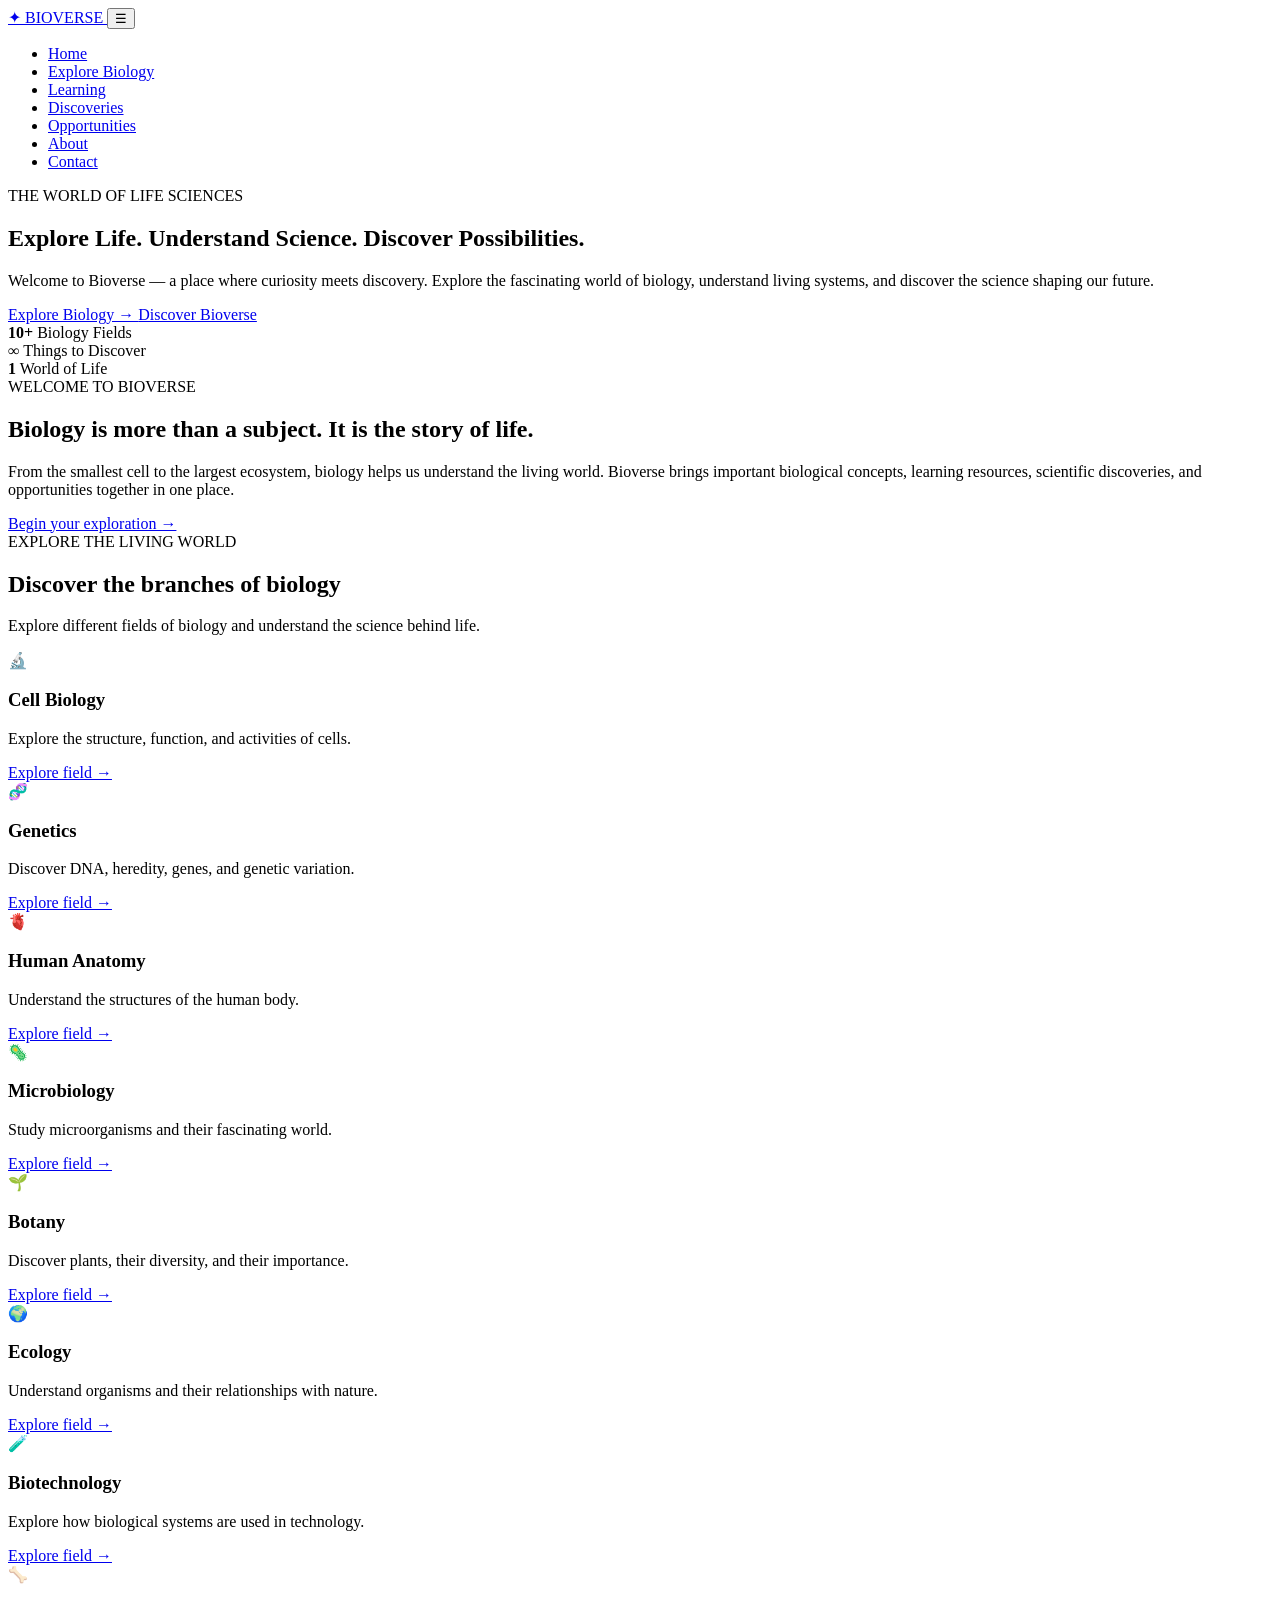
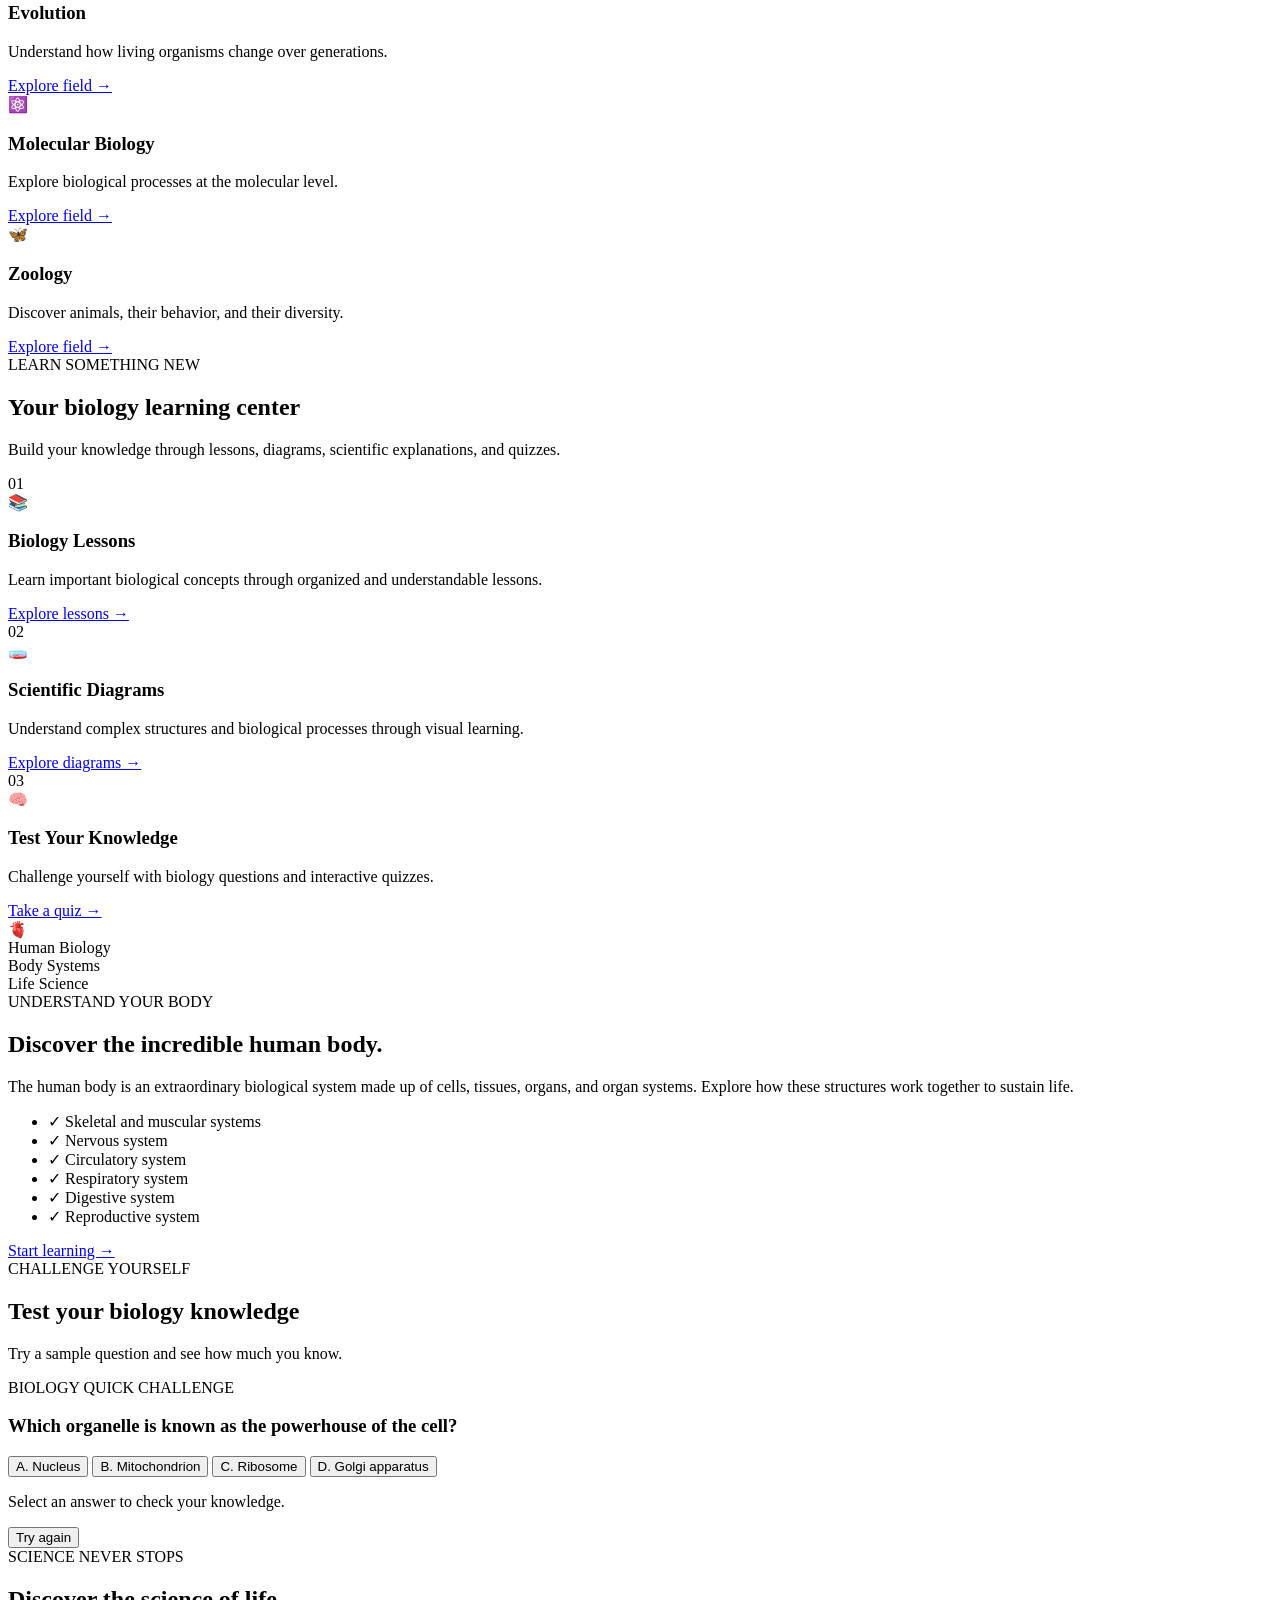
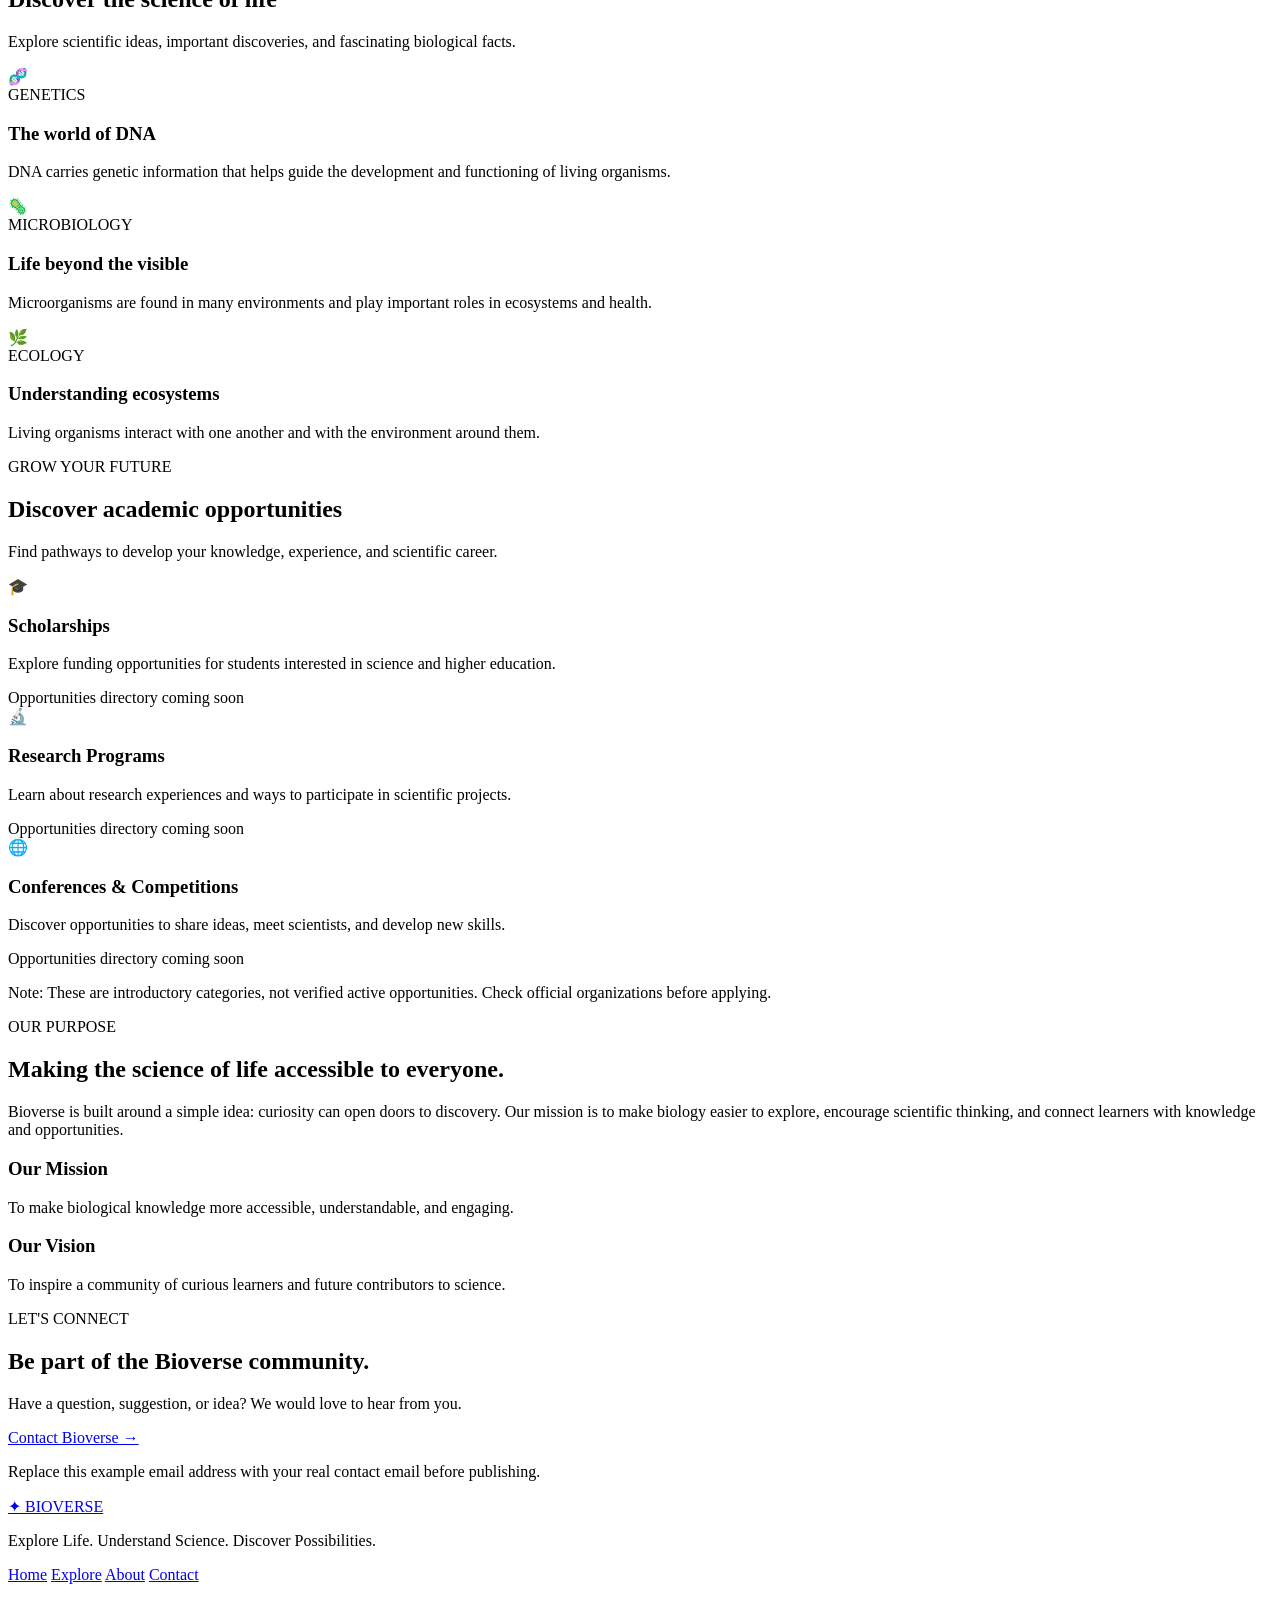
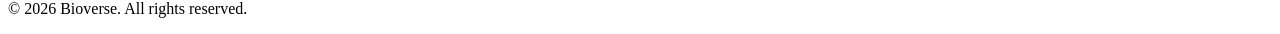
==== index.html @ e6e1a6a6 "Add initial HTML structure for Bioverse website This is the initial commit for the Bioverse website," ====
<!DOCTYPE html>
<html lang="en">
<head>
    <meta charset="UTF-8">
    <meta name="viewport" content="width=device-width, initial-scale=1.0">

    <meta name="description" content="Bioverse is a platform for exploring biology, learning life sciences, discovering scientific research, and finding academic opportunities.">
    <meta name="keywords" content="biology, science, anatomy, genetics, microbiology, biotechnology, education">
    <meta name="author" content="Bioverse">

    <title>Bioverse | Explore Life. Discover Possibilities.</title>

    <link rel="stylesheet" href="style.css">
    <script src="script.js" defer></script>
</head>

<body>

    <!-- NAVIGATION -->
    <header class="header">
        <nav class="navbar container">

            <a href="#home" class="logo">
                <span class="logo-icon">✦</span>
                BIOVERSE
            </a>

            <button class="menu-toggle" id="menuToggle"
                aria-label="Open navigation menu" aria-expanded="false">
                ☰
            </button>

            <ul class="nav-links" id="navLinks">
                <li><a href="#home">Home</a></li>
                <li><a href="#explore">Explore Biology</a></li>
                <li><a href="#learning">Learning</a></li>
                <li><a href="#discoveries">Discoveries</a></li>
                <li><a href="#opportunities">Opportunities</a></li>
                <li><a href="#about">About</a></li>
                <li><a href="#contact" class="nav-button">Contact</a></li>
            </ul>

        </nav>
    </header>


    <main>

        <!-- HERO SECTION -->
        <section class="hero" id="home">
            <div class="hero-content container">

                <span class="eyebrow">THE WORLD OF LIFE SCIENCES</span>

                <h1>
                    Explore Life.
                    <span>Understand Science.</span>
                    Discover Possibilities.
                </h1>

                <p>
                    Welcome to Bioverse — a place where curiosity meets
                    discovery. Explore the fascinating world of biology,
                    understand living systems, and discover the science
                    shaping our future.
                </p>

                <div class="hero-buttons">
                    <a href="#explore" class="btn btn-primary">
                        Explore Biology →
                    </a>

                    <a href="#about" class="btn btn-outline">
                        Discover Bioverse
                    </a>
                </div>

                <div class="hero-stats">
                    <div>
                        <strong>10+</strong>
                        <span>Biology Fields</span>
                    </div>

                    <div>
                        <strong>∞</strong>
                        <span>Things to Discover</span>
                    </div>

                    <div>
                        <strong>1</strong>
                        <span>World of Life</span>
                    </div>
                </div>

            </div>

            <div class="hero-decoration decoration-one"></div>
            <div class="hero-decoration decoration-two"></div>
        </section>


        <!-- INTRODUCTION -->
        <section class="intro section-padding">
            <div class="container intro-grid">

                <div>
                    <span class="eyebrow">WELCOME TO BIOVERSE</span>

                    <h2>
                        Biology is more than a subject.
                        <span>It is the story of life.</span>
                    </h2>
                </div>

                <div>
                    <p>
                        From the smallest cell to the largest ecosystem,
                        biology helps us understand the living world.
                        Bioverse brings important biological concepts,
                        learning resources, scientific discoveries, and
                        opportunities together in one place.
                    </p>

                    <a href="#explore" class="text-link">
                        Begin your exploration →
                    </a>
                </div>

            </div>
        </section>


        <!-- EXPLORE BIOLOGY -->
        <section class="explore section-padding" id="explore">
            <div class="container">

                <div class="section-heading">
                    <span class="eyebrow">EXPLORE THE LIVING WORLD</span>
                    <h2>Discover the branches of biology</h2>
                    <p>
                        Explore different fields of biology and understand
                        the science behind life.
                    </p>
                </div>

                <div class="category-grid">

                    <article class="category-card">
                        <div class="card-icon">🔬</div>
                        <h3>Cell Biology</h3>
                        <p>Explore the structure, function, and activities of cells.</p>
                        <a href="#learning">Explore field →</a>
                    </article>

                    <article class="category-card">
                        <div class="card-icon">🧬</div>
                        <h3>Genetics</h3>
                        <p>Discover DNA, heredity, genes, and genetic variation.</p>
                        <a href="#learning">Explore field →</a>
                    </article>

                    <article class="category-card">
                        <div class="card-icon">🫀</div>
                        <h3>Human Anatomy</h3>
                        <p>Understand the structures of the human body.</p>
                        <a href="#anatomy">Explore field →</a>
                    </article>

                    <article class="category-card">
                        <div class="card-icon">🦠</div>
                        <h3>Microbiology</h3>
                        <p>Study microorganisms and their fascinating world.</p>
                        <a href="#learning">Explore field →</a>
                    </article>

                    <article class="category-card">
                        <div class="card-icon">🌱</div>
                        <h3>Botany</h3>
                        <p>Discover plants, their diversity, and their importance.</p>
                        <a href="#learning">Explore field →</a>
                    </article>

                    <article class="category-card">
                        <div class="card-icon">🌍</div>
                        <h3>Ecology</h3>
                        <p>Understand organisms and their relationships with nature.</p>
                        <a href="#learning">Explore field →</a>
                    </article>

                    <article class="category-card">
                        <div class="card-icon">🧪</div>
                        <h3>Biotechnology</h3>
                        <p>Explore how biological systems are used in technology.</p>
                        <a href="#learning">Explore field →</a>
                    </article>

                    <article class="category-card">
                        <div class="card-icon">🦴</div>
                        <h3>Evolution</h3>
                        <p>Understand how living organisms change over generations.</p>
                        <a href="#learning">Explore field →</a>
                    </article>

                    <article class="category-card">
                        <div class="card-icon">⚛️</div>
                        <h3>Molecular Biology</h3>
                        <p>Explore biological processes at the molecular level.</p>
                        <a href="#learning">Explore field →</a>
                    </article>

                    <article class="category-card">
                        <div class="card-icon">🦋</div>
                        <h3>Zoology</h3>
                        <p>Discover animals, their behavior, and their diversity.</p>
                        <a href="#learning">Explore field →</a>
                    </article>

                </div>
            </div>
        </section>


        <!-- LEARNING CENTER -->
        <section class="learning section-padding" id="learning">
            <div class="container">

                <div class="section-heading">
                    <span class="eyebrow">LEARN SOMETHING NEW</span>
                    <h2>Your biology learning center</h2>
                    <p>
                        Build your knowledge through lessons, diagrams,
                        scientific explanations, and quizzes.
                    </p>
                </div>

                <div class="learning-grid">

                    <article class="learning-card">
                        <span class="learning-number">01</span>
                        <div class="card-icon">📚</div>
                        <h3>Biology Lessons</h3>
                        <p>
                            Learn important biological concepts through
                            organized and understandable lessons.
                        </p>
                        <a href="#contact">Explore lessons →</a>
                    </article>

                    <article class="learning-card">
                        <span class="learning-number">02</span>
                        <div class="card-icon">🧫</div>
                        <h3>Scientific Diagrams</h3>
                        <p>
                            Understand complex structures and biological
                            processes through visual learning.
                        </p>
                        <a href="#anatomy">Explore diagrams →</a>
                    </article>

                    <article class="learning-card">
                        <span class="learning-number">03</span>
                        <div class="card-icon">🧠</div>
                        <h3>Test Your Knowledge</h3>
                        <p>
                            Challenge yourself with biology questions
                            and interactive quizzes.
                        </p>
                        <a href="#quiz">Take a quiz →</a>
                    </article>

                </div>
            </div>
        </section>


        <!-- ANATOMY SECTION -->
        <section class="anatomy section-padding" id="anatomy">
            <div class="container anatomy-grid">

                <div class="anatomy-visual">
                    <div class="anatomy-circle">
                        <span>🫀</span>
                    </div>
                    <div class="anatomy-label label-one">Human Biology</div>
                    <div class="anatomy-label label-two">Body Systems</div>
                    <div class="anatomy-label label-three">Life Science</div>
                </div>

                <div class="anatomy-content">
                    <span class="eyebrow">UNDERSTAND YOUR BODY</span>

                    <h2>
                        Discover the incredible
                        <span>human body.</span>
                    </h2>

                    <p>
                        The human body is an extraordinary biological system
                        made up of cells, tissues, organs, and organ systems.
                        Explore how these structures work together to sustain life.
                    </p>

                    <ul class="anatomy-list">
                        <li>✓ Skeletal and muscular systems</li>
                        <li>✓ Nervous system</li>
                        <li>✓ Circulatory system</li>
                        <li>✓ Respiratory system</li>
                        <li>✓ Digestive system</li>
                        <li>✓ Reproductive system</li>
                    </ul>

                    <a href="#learning" class="btn btn-primary">
                        Start learning →
                    </a>
                </div>

            </div>
        </section>


        <!-- QUIZ SECTION -->
        <section class="quiz-section section-padding" id="quiz">
            <div class="container">

                <div class="section-heading">
                    <span class="eyebrow">CHALLENGE YOURSELF</span>
                    <h2>Test your biology knowledge</h2>
                    <p>
                        Try a sample question and see how much you know.
                    </p>
                </div>

                <div class="quiz-box">

                    <span class="quiz-label">BIOLOGY QUICK CHALLENGE</span>

                    <h3 id="quizQuestion">
                        Which organelle is known as the powerhouse of the cell?
                    </h3>

                    <div class="quiz-options" id="quizOptions">

                        <button class="quiz-option" data-answer="false">
                            A. Nucleus
                        </button>

                        <button class="quiz-option" data-answer="true">
                            B. Mitochondrion
                        </button>

                        <button class="quiz-option" data-answer="false">
                            C. Ribosome
                        </button>

                        <button class="quiz-option" data-answer="false">
                            D. Golgi apparatus
                        </button>

                    </div>

                    <p id="quizFeedback" class="quiz-feedback" aria-live="polite">
                        Select an answer to check your knowledge.
                    </p>

                    <button class="btn btn-primary" id="quizReset">
                        Try again
                    </button>

                </div>
            </div>
        </section>


        <!-- DISCOVERIES -->
        <section class="discoveries section-padding" id="discoveries">
            <div class="container">

                <div class="section-heading">
                    <span class="eyebrow">SCIENCE NEVER STOPS</span>
                    <h2>Discover the science of life</h2>
                    <p>
                        Explore scientific ideas, important discoveries,
                        and fascinating biological facts.
                    </p>
                </div>

                <div class="discovery-grid">

                    <article class="discovery-card">
                        <div class="discovery-icon">🧬</div>
                        <span class="eyebrow">GENETICS</span>
                        <h3>The world of DNA</h3>
                        <p>
                            DNA carries genetic information that helps
                            guide the development and functioning of living organisms.
                        </p>
                    </article>

                    <article class="discovery-card">
                        <div class="discovery-icon">🦠</div>
                        <span class="eyebrow">MICROBIOLOGY</span>
                        <h3>Life beyond the visible</h3>
                        <p>
                            Microorganisms are found in many environments
                            and play important roles in ecosystems and health.
                        </p>
                    </article>

                    <article class="discovery-card">
                        <div class="discovery-icon">🌿</div>
                        <span class="eyebrow">ECOLOGY</span>
                        <h3>Understanding ecosystems</h3>
                        <p>
                            Living organisms interact with one another
                            and with the environment around them.
                        </p>
                    </article>

                </div>
            </div>
        </section>


        <!-- OPPORTUNITIES -->
        <section class="opportunities section-padding" id="opportunities">
            <div class="container">

                <div class="section-heading">
                    <span class="eyebrow">GROW YOUR FUTURE</span>
                    <h2>Discover academic opportunities</h2>
                    <p>
                        Find pathways to develop your knowledge,
                        experience, and scientific career.
                    </p>
                </div>

                <div class="opportunity-grid">

                    <article class="opportunity-card">
                        <div class="card-icon">🎓</div>
                        <h3>Scholarships</h3>
                        <p>
                            Explore funding opportunities for students
                            interested in science and higher education.
                        </p>
                        <span class="sample-label">
                            Opportunities directory coming soon
                        </span>
                    </article>

                    <article class="opportunity-card">
                        <div class="card-icon">🔬</div>
                        <h3>Research Programs</h3>
                        <p>
                            Learn about research experiences and ways
                            to participate in scientific projects.
                        </p>
                        <span class="sample-label">
                            Opportunities directory coming soon
                        </span>
                    </article>

                    <article class="opportunity-card">
                        <div class="card-icon">🌐</div>
                        <h3>Conferences & Competitions</h3>
                        <p>
                            Discover opportunities to share ideas,
                            meet scientists, and develop new skills.
                        </p>
                        <span class="sample-label">
                            Opportunities directory coming soon
                        </span>
                    </article>

                </div>

                <p class="opportunity-note">
                    Note: These are introductory categories, not verified
                    active opportunities. Check official organizations
                    before applying.
                </p>

            </div>
        </section>


        <!-- ABOUT -->
        <section class="about section-padding" id="about">
            <div class="container about-content">

                <span class="eyebrow">OUR PURPOSE</span>

                <h2>
                    Making the science of life
                    <span>accessible to everyone.</span>
                </h2>

                <p>
                    Bioverse is built around a simple idea: curiosity can
                    open doors to discovery. Our mission is to make biology
                    easier to explore, encourage scientific thinking,
                    and connect learners with knowledge and opportunities.
                </p>

                <div class="mission-grid">

                    <div>
                        <h3>Our Mission</h3>
                        <p>
                            To make biological knowledge more accessible,
                            understandable, and engaging.
                        </p>
                    </div>

                    <div>
                        <h3>Our Vision</h3>
                        <p>
                            To inspire a community of curious learners
                            and future contributors to science.
                        </p>
                    </div>

                </div>
            </div>
        </section>


        <!-- CONTACT -->
        <section class="contact section-padding" id="contact">
            <div class="container contact-content">

                <span class="eyebrow">LET'S CONNECT</span>

                <h2>Be part of the Bioverse community.</h2>

                <p>
                    Have a question, suggestion, or idea?
                    We would love to hear from you.
                </p>

                <a href="mailto:bioverse.contact@gmail.com"
                    class="btn btn-primary">
                    Contact Bioverse →
                </a>

                <p class="contact-note">
                    Replace this example email address with your real
                    contact email before publishing.
                </p>

            </div>
        </section>

    </main>


    <!-- FOOTER -->
    <footer class="footer">
        <div class="container footer-content">

            <a href="#home" class="logo">
                <span class="logo-icon">✦</span>
                BIOVERSE
            </a>

            <p>
                Explore Life. Understand Science. Discover Possibilities.
            </p>

            <div class="footer-links">
                <a href="#home">Home</a>
                <a href="#explore">Explore</a>
                <a href="#about">About</a>
                <a href="#contact">Contact</a>
            </div>

            <p class="copyright">
                © <span id="currentYear">2026</span> Bioverse.
                All rights reserved.
            </p>

        </div>
    </footer>

</body>
</html>
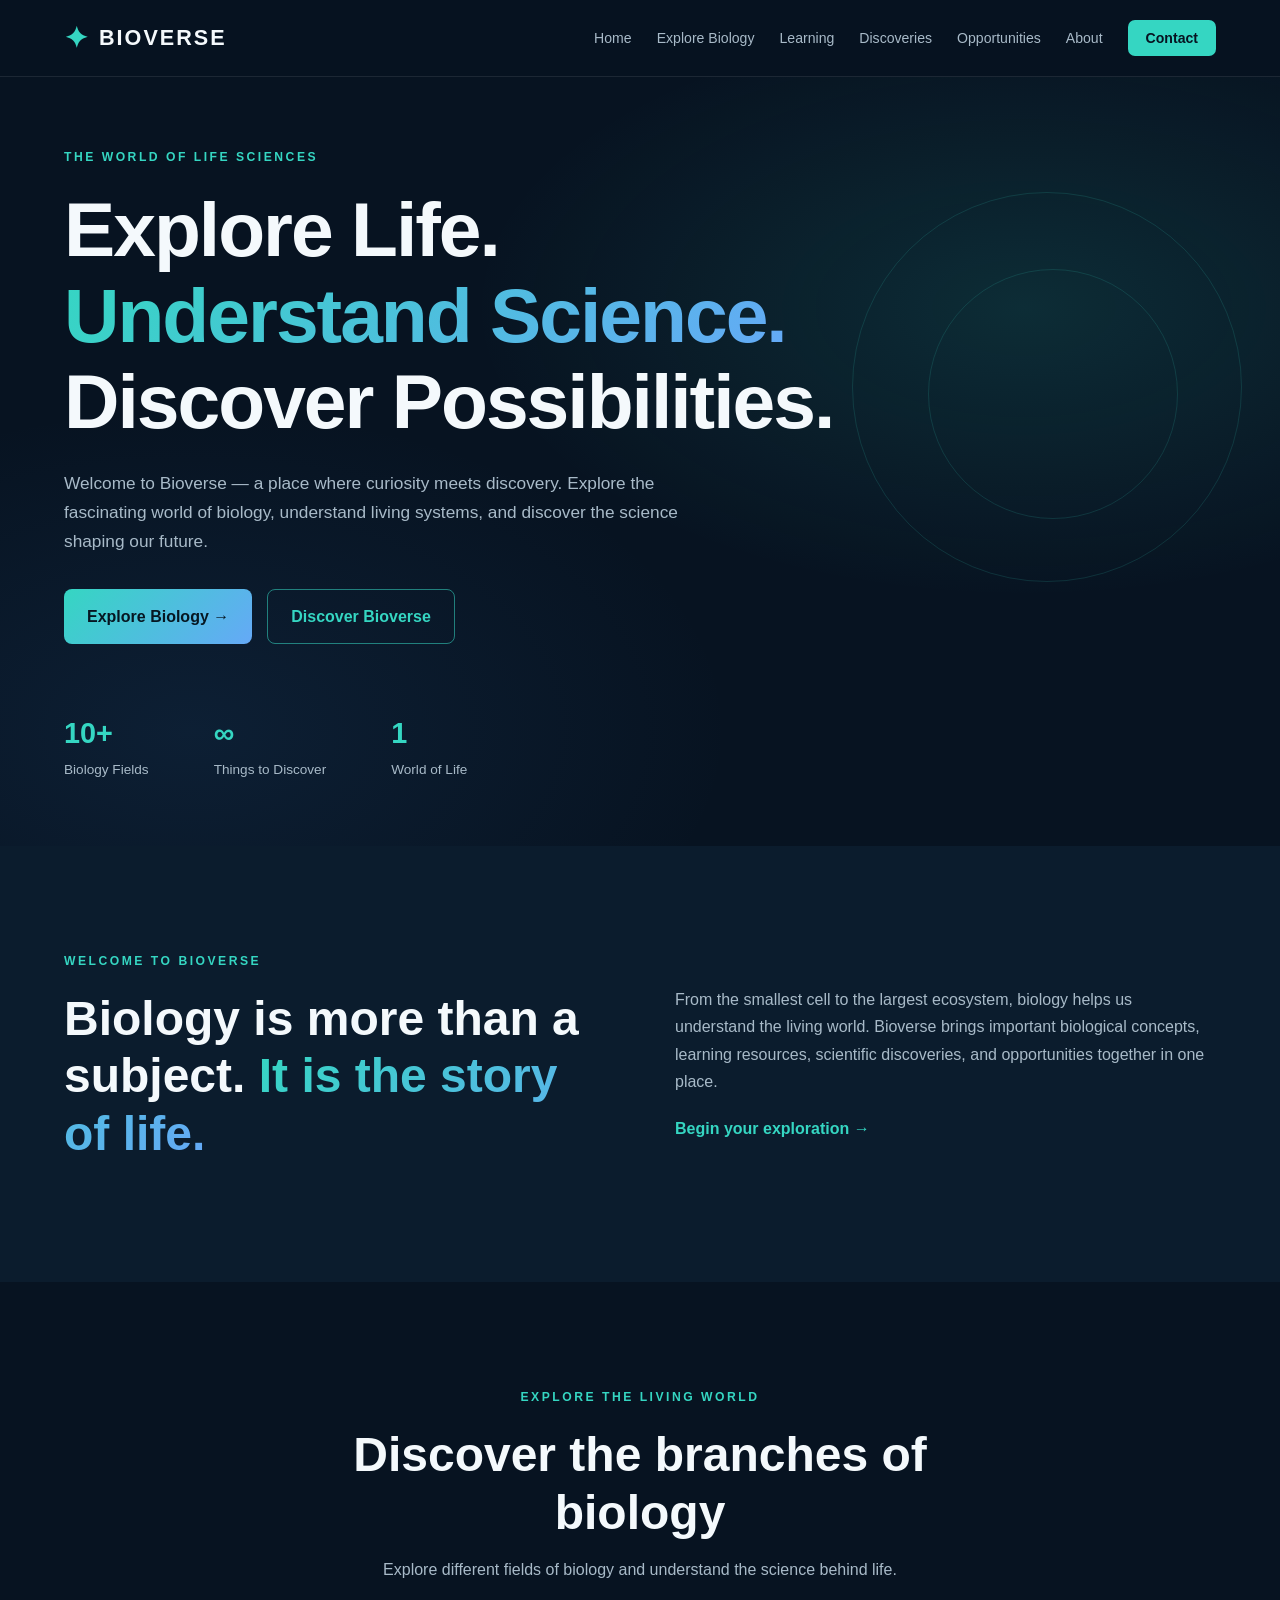
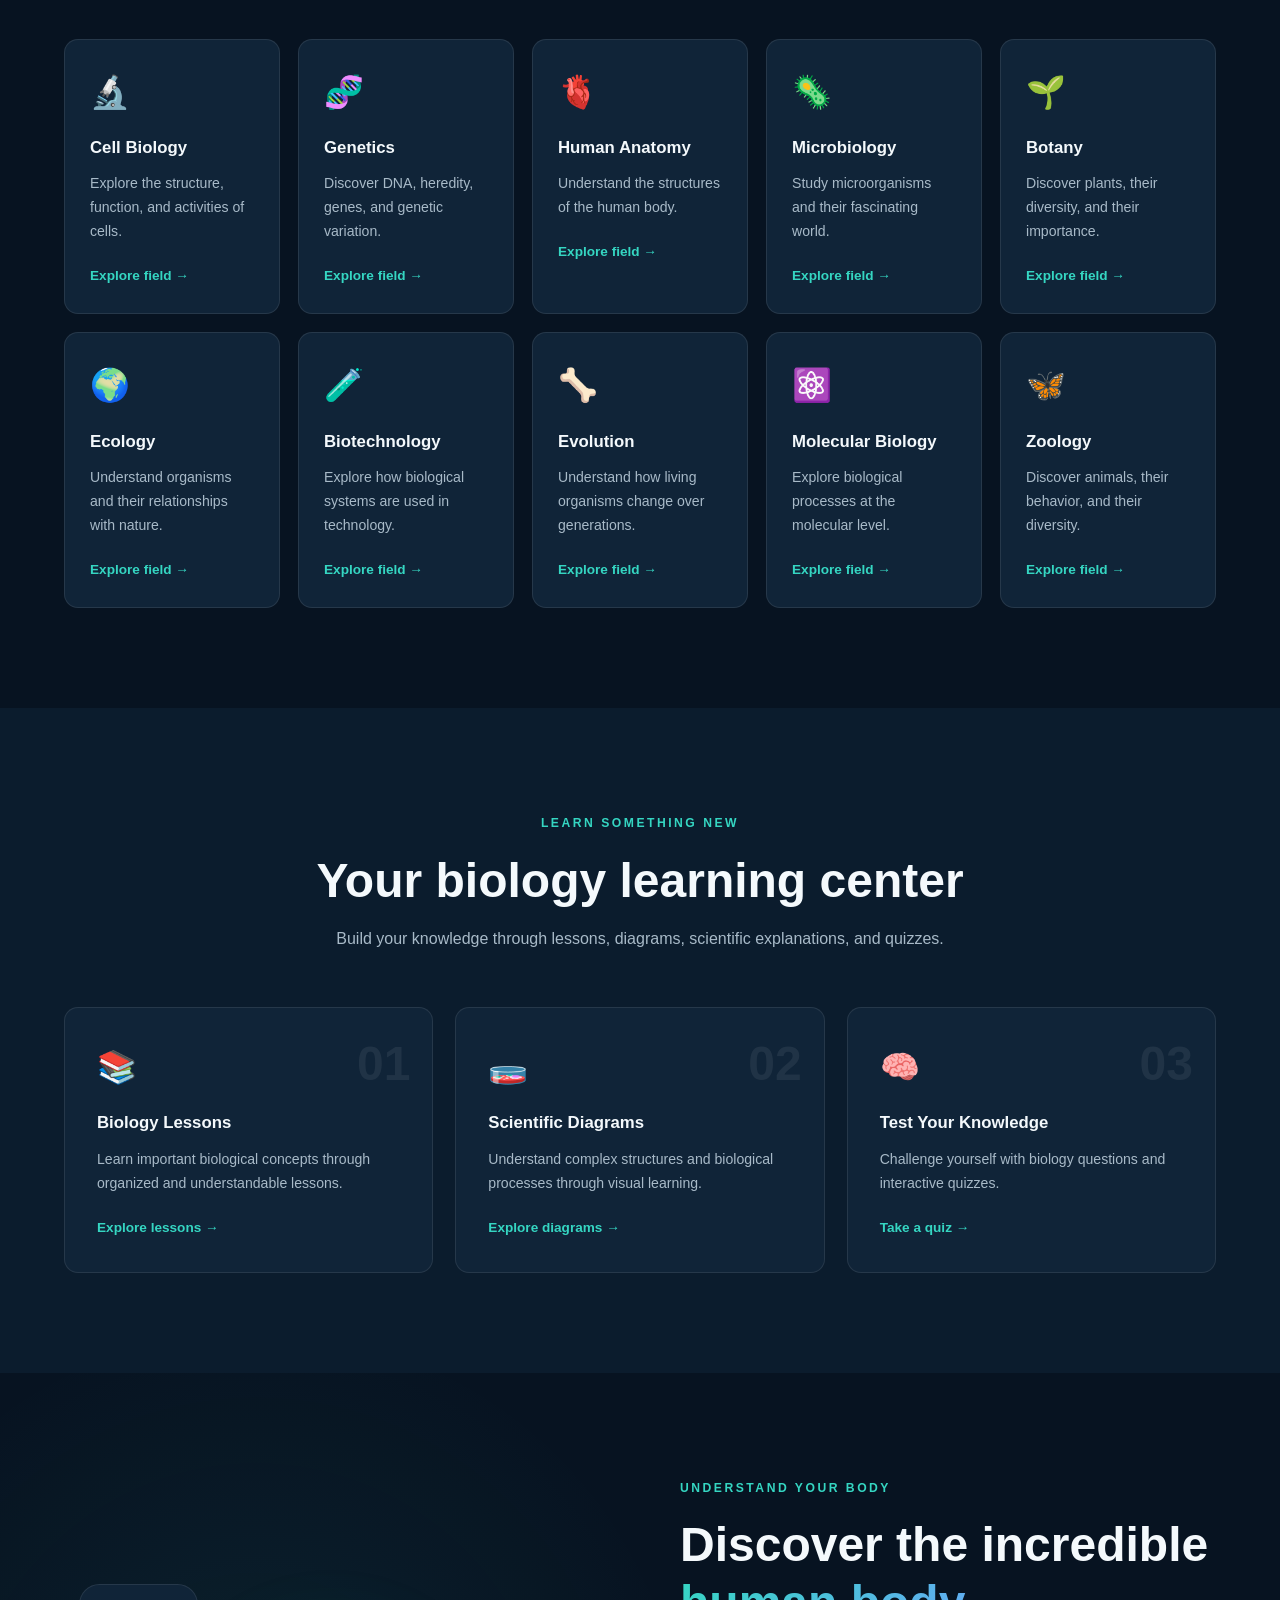
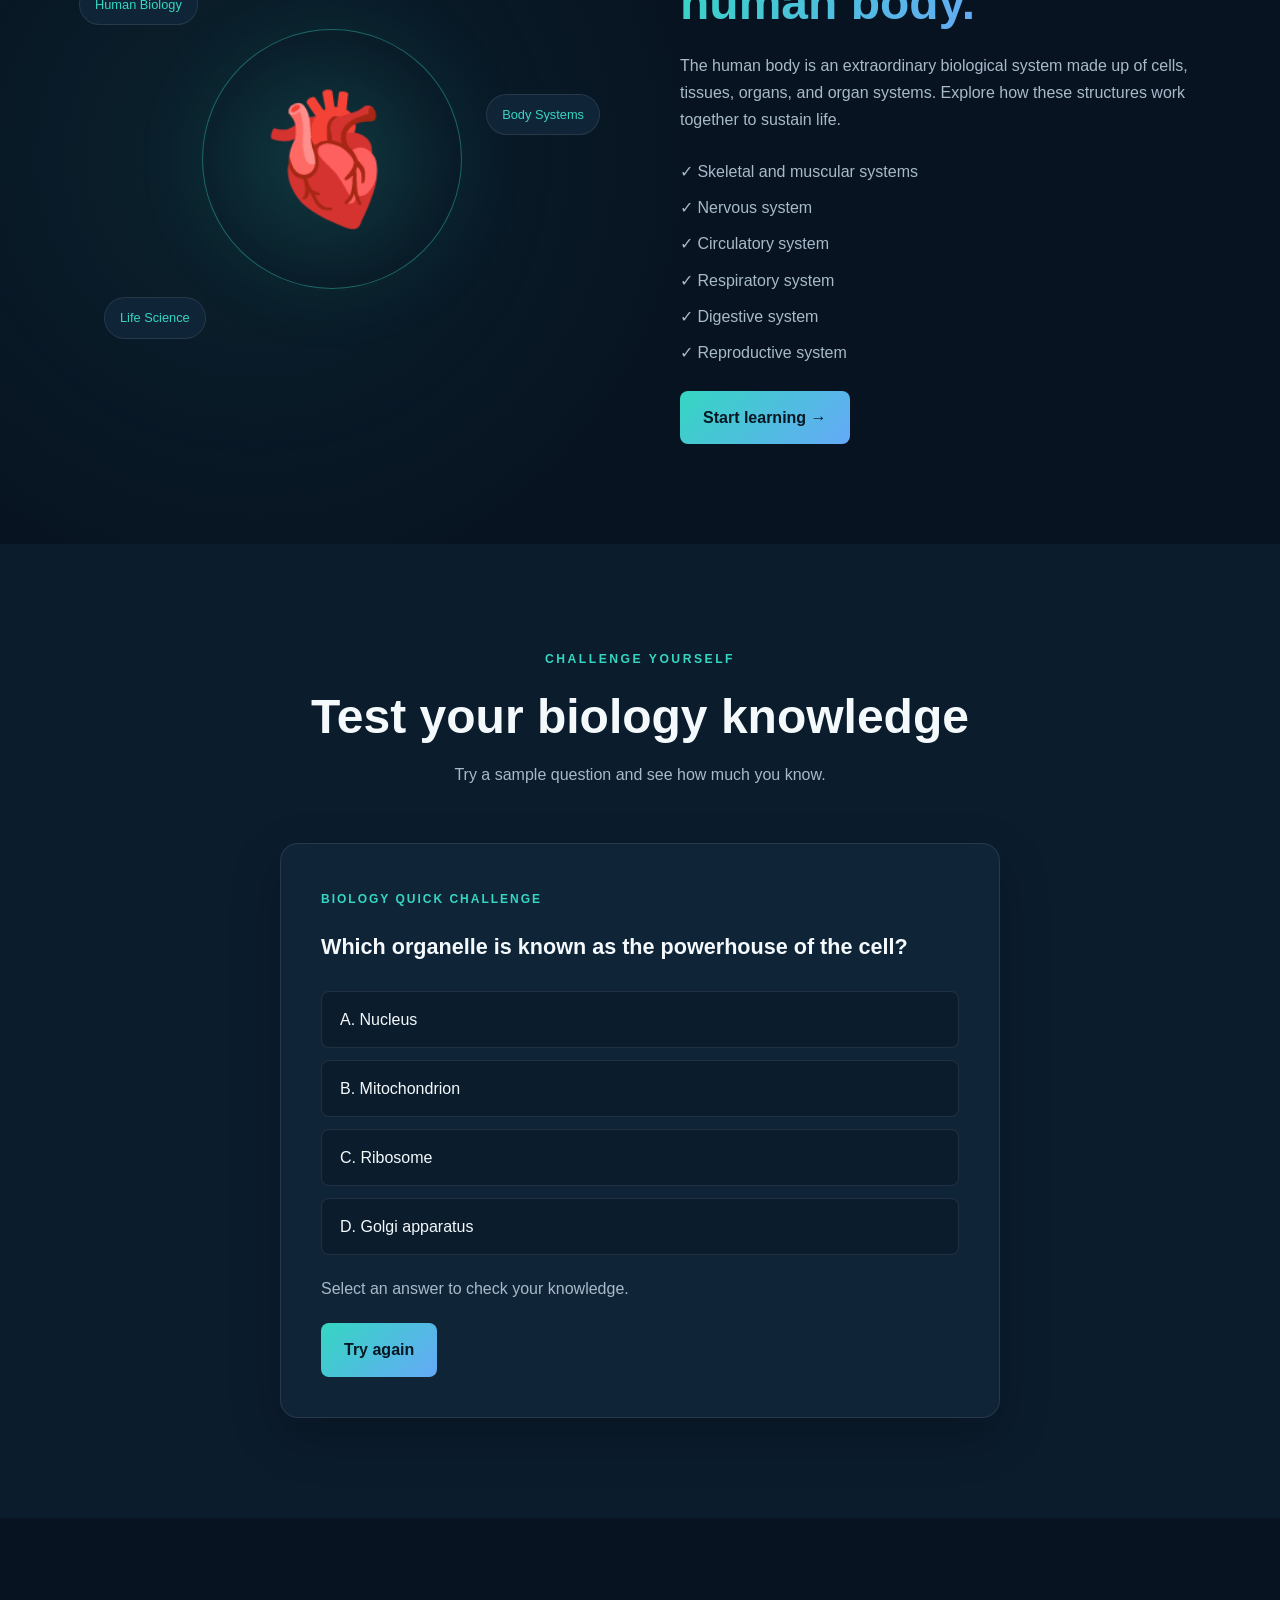
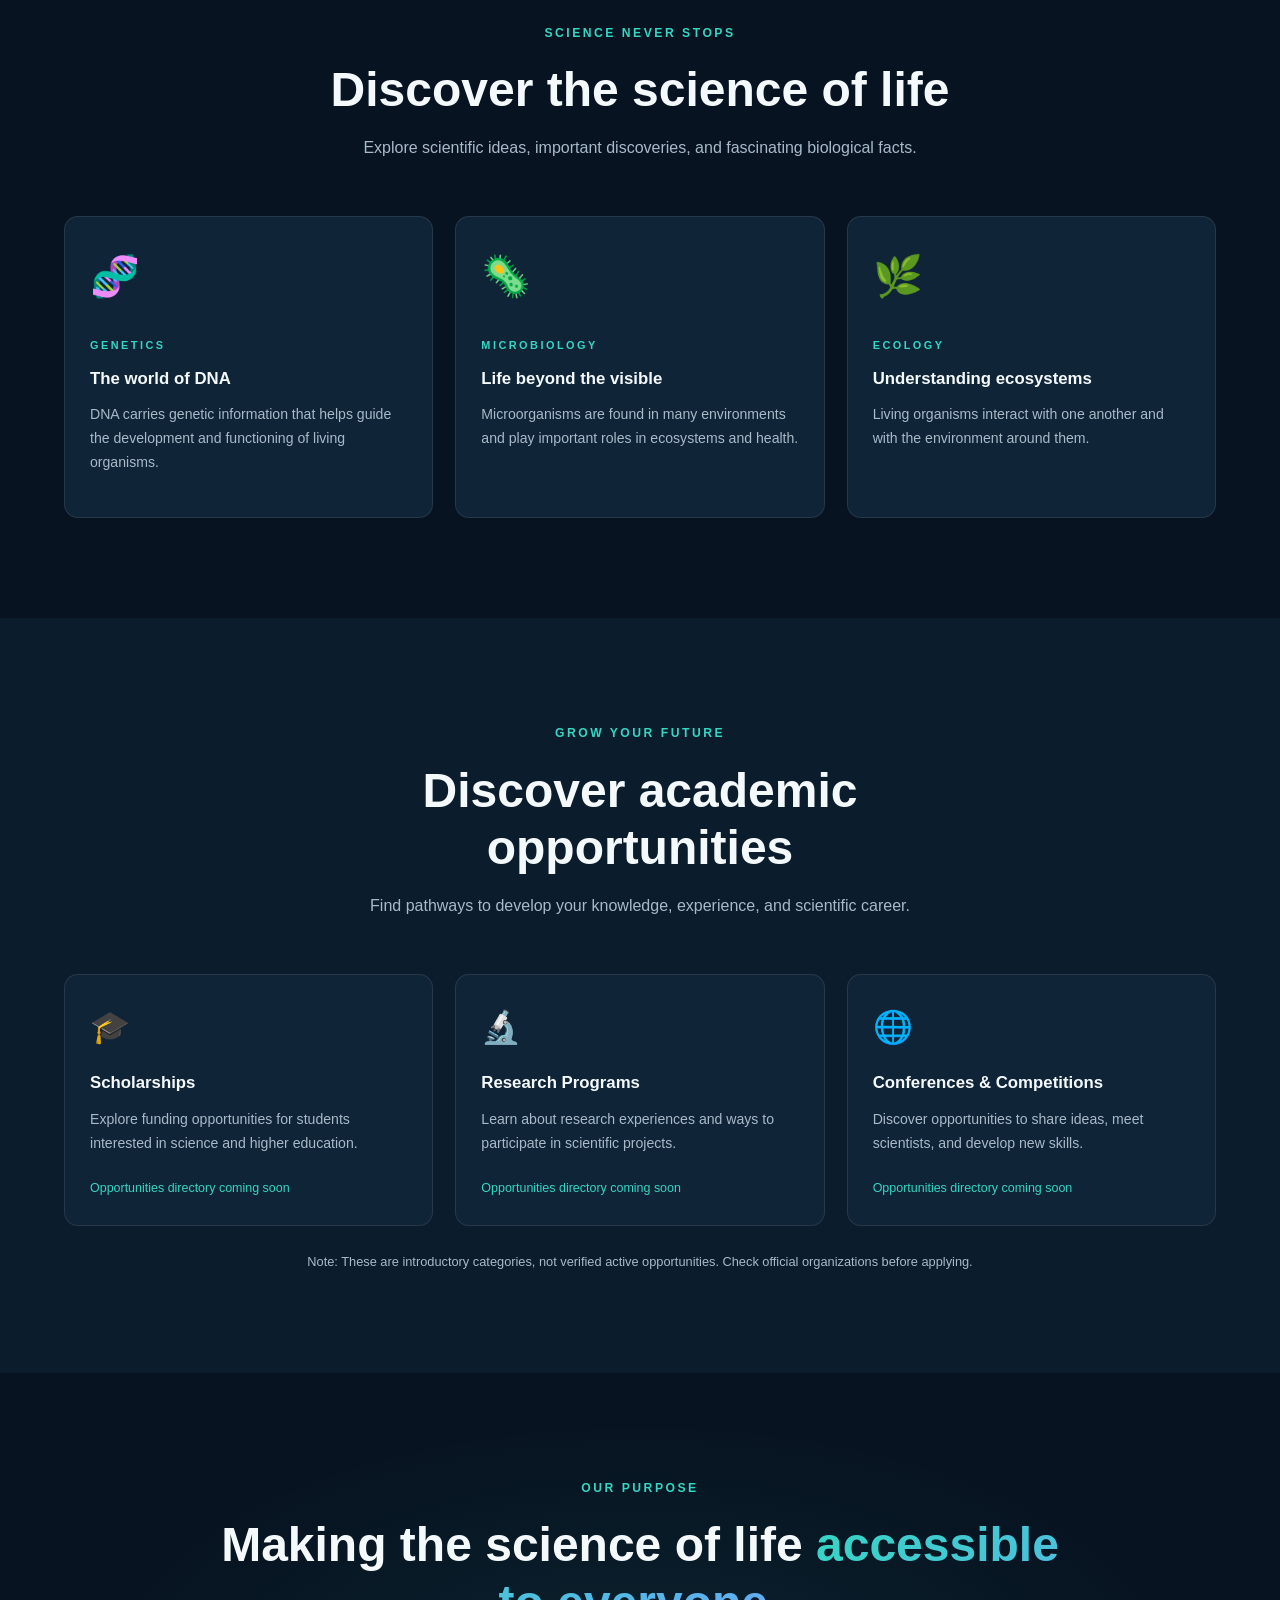
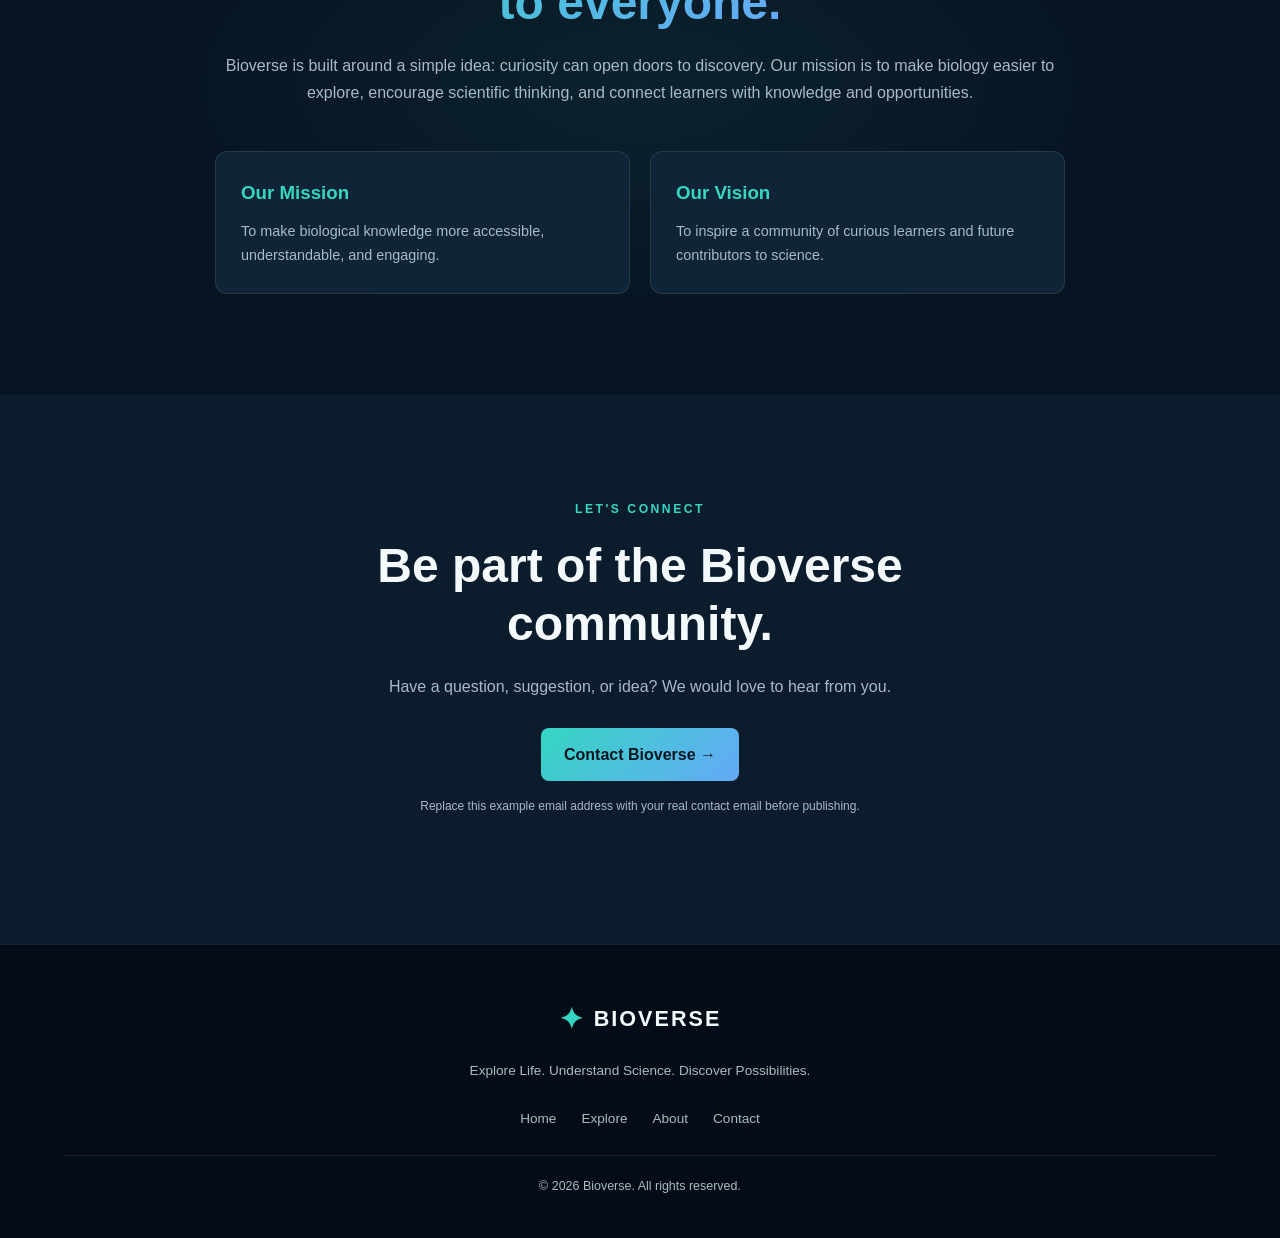
==== commit 87eb928c: "Fix link href for anatomy exploration" ====
--- a/index.html
+++ b/index.html
@@ -164,7 +164,7 @@
                         <div class="card-icon">🫀</div>
                         <h3>Human Anatomy</h3>
                         <p>Understand the structures of the human body.</p>
-                        <a href="#anatomy">Explore field →</a>
+                        <a href="anatomy">Explore field →</a>
                     </article>
 
                     <article class="category-card">
--- a/style.css
+++ b/style.css
@@ -0,0 +1,863 @@
+
+/* =========================================
+   BIOVERSE — MAIN STYLESHEET
+   ========================================= */
+
+:root {
+    --bg: #071321;
+    --bg-light: #0b1c2d;
+    --card: #102438;
+    --card-hover: #153149;
+    --teal: #35d6c2;
+    --cyan: #65e6ee;
+    --white: #f4f9fc;
+    --muted: #a8bac8;
+    --border: rgba(255,255,255,0.09);
+    --gradient: linear-gradient(135deg, #35d6c2, #65a9f7);
+    --shadow: 0 18px 50px rgba(0,0,0,0.22);
+}
+
+* {
+    margin: 0;
+    padding: 0;
+    box-sizing: border-box;
+    scroll-behavior: smooth;
+}
+
+body {
+    font-family: Arial, Helvetica, sans-serif;
+    background: var(--bg);
+    color: var(--white);
+    line-height: 1.7;
+    overflow-x: hidden;
+}
+
+a {
+    text-decoration: none;
+    color: inherit;
+}
+
+button {
+    font: inherit;
+}
+
+.container {
+    width: min(1160px, 90%);
+    margin: auto;
+}
+
+.section-padding {
+    padding: 100px 0;
+}
+
+.eyebrow {
+    display: inline-block;
+    color: var(--teal);
+    font-size: 0.76rem;
+    font-weight: 700;
+    letter-spacing: 2.5px;
+    margin-bottom: 18px;
+}
+
+
+/* NAVIGATION */
+
+.header {
+    position: sticky;
+    top: 0;
+    z-index: 1000;
+    background: rgba(7,19,33,0.92);
+    backdrop-filter: blur(16px);
+    border-bottom: 1px solid var(--border);
+}
+
+.navbar {
+    min-height: 76px;
+    display: flex;
+    align-items: center;
+    justify-content: space-between;
+}
+
+.logo {
+    font-size: 1.35rem;
+    font-weight: 800;
+    letter-spacing: 2px;
+    display: flex;
+    align-items: center;
+    gap: 9px;
+}
+
+.logo-icon {
+    color: var(--teal);
+    font-size: 1.8rem;
+}
+
+.nav-links {
+    display: flex;
+    align-items: center;
+    gap: 25px;
+    list-style: none;
+}
+
+.nav-links a {
+    color: var(--muted);
+    font-size: 0.88rem;
+    transition: color 0.3s;
+}
+
+.nav-links a:hover {
+    color: var(--teal);
+}
+
+.nav-links .nav-button {
+    color: var(--bg);
+    background: var(--teal);
+    padding: 10px 18px;
+    border-radius: 7px;
+    font-weight: 700;
+}
+
+.nav-links .nav-button:hover {
+    background: var(--cyan);
+    color: var(--bg);
+}
+
+.menu-toggle {
+    display: none;
+    border: none;
+    background: transparent;
+    color: var(--white);
+    font-size: 1.8rem;
+    cursor: pointer;
+}
+
+
+/* HERO */
+
+.hero {
+    min-height: 680px;
+    display: flex;
+    align-items: center;
+    position: relative;
+    overflow: hidden;
+    background:
+        radial-gradient(ellipse at 80% 30%, rgba(53,214,194,0.13), transparent 38%),
+        radial-gradient(ellipse at 15% 85%, rgba(54,119,190,0.12), transparent 35%);
+}
+
+.hero-content {
+    position: relative;
+    z-index: 2;
+    padding-top: 65px;
+    padding-bottom: 65px;
+}
+
+.hero h1 {
+    font-size: clamp(2.8rem, 6vw, 5.2rem);
+    line-height: 1.12;
+    max-width: 850px;
+    letter-spacing: -2px;
+    margin-bottom: 25px;
+}
+
+.hero h1 span,
+.intro h2 span,
+.anatomy-content h2 span,
+.about h2 span {
+    background: var(--gradient);
+    -webkit-background-clip: text;
+    background-clip: text;
+    color: transparent;
+}
+
+.hero-content > p {
+    max-width: 650px;
+    color: var(--muted);
+    font-size: 1.08rem;
+    margin-bottom: 32px;
+}
+
+.hero-buttons {
+    display: flex;
+    flex-wrap: wrap;
+    gap: 15px;
+}
+
+.btn {
+    display: inline-flex;
+    justify-content: center;
+    align-items: center;
+    padding: 13px 23px;
+    border-radius: 8px;
+    font-weight: 700;
+    transition: 0.3s;
+    cursor: pointer;
+}
+
+.btn-primary {
+    color: #061722;
+    background: var(--gradient);
+    border: none;
+}
+
+.btn-primary:hover {
+    transform: translateY(-3px);
+    box-shadow: 0 10px 30px rgba(53,214,194,0.2);
+}
+
+.btn-outline {
+    border: 1px solid rgba(53,214,194,0.55);
+    color: var(--teal);
+}
+
+.btn-outline:hover {
+    background: rgba(53,214,194,0.1);
+}
+
+.hero-stats {
+    display: flex;
+    flex-wrap: wrap;
+    gap: 65px;
+    margin-top: 65px;
+}
+
+.hero-stats div {
+    display: flex;
+    flex-direction: column;
+}
+
+.hero-stats strong {
+    font-size: 1.8rem;
+    color: var(--teal);
+}
+
+.hero-stats span {
+    font-size: 0.85rem;
+    color: var(--muted);
+}
+
+.hero-decoration {
+    position: absolute;
+    border: 1px solid rgba(53,214,194,0.15);
+    border-radius: 50%;
+    pointer-events: none;
+}
+
+.decoration-one {
+    width: 390px;
+    height: 390px;
+    right: 3%;
+    top: 15%;
+}
+
+.decoration-two {
+    width: 250px;
+    height: 250px;
+    right: 8%;
+    top: 25%;
+}
+
+
+/* INTRODUCTION */
+
+.intro {
+    background: var(--bg-light);
+}
+
+.intro-grid {
+    display: grid;
+    grid-template-columns: 1fr 1fr;
+    gap: 70px;
+    align-items: center;
+}
+
+.intro h2,
+.section-heading h2,
+.anatomy-content h2,
+.about h2,
+.contact h2 {
+    font-size: clamp(2rem, 4vw, 3rem);
+    line-height: 1.2;
+    margin-bottom: 20px;
+}
+
+.intro p,
+.section-heading p,
+.anatomy-content > p,
+.about-content > p,
+.contact-content > p {
+    color: var(--muted);
+}
+
+.text-link {
+    display: inline-block;
+    margin-top: 20px;
+    color: var(--teal);
+    font-weight: 700;
+}
+
+
+/* SECTION HEADINGS */
+
+.section-heading {
+    text-align: center;
+    max-width: 720px;
+    margin: 0 auto 55px;
+}
+
+.section-heading h2 {
+    margin-bottom: 15px;
+}
+
+
+/* BIOLOGY CATEGORIES */
+
+.explore {
+    background: var(--bg);
+}
+
+.category-grid {
+    display: grid;
+    grid-template-columns: repeat(5, 1fr);
+    gap: 18px;
+}
+
+.category-card,
+.learning-card,
+.discovery-card,
+.opportunity-card {
+    background: var(--card);
+    border: 1px solid var(--border);
+    border-radius: 14px;
+    padding: 25px;
+    transition: transform 0.3s, background 0.3s, border-color 0.3s;
+}
+
+.category-card:hover,
+.learning-card:hover,
+.discovery-card:hover,
+.opportunity-card:hover {
+    transform: translateY(-7px);
+    background: var(--card-hover);
+    border-color: rgba(53,214,194,0.4);
+}
+
+.card-icon {
+    font-size: 2rem;
+    margin-bottom: 15px;
+}
+
+.category-card h3,
+.learning-card h3,
+.discovery-card h3,
+.opportunity-card h3 {
+    font-size: 1.05rem;
+    margin-bottom: 10px;
+}
+
+.category-card p,
+.learning-card p,
+.discovery-card p,
+.opportunity-card p {
+    color: var(--muted);
+    font-size: 0.88rem;
+    margin-bottom: 17px;
+}
+
+.category-card a,
+.learning-card a {
+    color: var(--teal);
+    font-size: 0.85rem;
+    font-weight: 700;
+}
+
+
+/* LEARNING */
+
+.learning {
+    background: var(--bg-light);
+}
+
+.learning-grid {
+    display: grid;
+    grid-template-columns: repeat(3, 1fr);
+    gap: 22px;
+}
+
+.learning-card {
+    position: relative;
+    padding: 32px;
+    overflow: hidden;
+}
+
+.learning-number {
+    position: absolute;
+    top: 15px;
+    right: 22px;
+    color: rgba(255,255,255,0.07);
+    font-size: 3rem;
+    font-weight: 800;
+}
+
+
+/* ANATOMY */
+
+.anatomy {
+    background:
+        radial-gradient(circle at 20% 50%, rgba(53,214,194,0.08), transparent 40%),
+        var(--bg);
+}
+
+.anatomy-grid {
+    display: grid;
+    grid-template-columns: 1fr 1fr;
+    gap: 80px;
+    align-items: center;
+}
+
+.anatomy-visual {
+    height: 430px;
+    display: flex;
+    align-items: center;
+    justify-content: center;
+    position: relative;
+}
+
+.anatomy-circle {
+    width: 260px;
+    height: 260px;
+    border: 1px solid rgba(53,214,194,0.4);
+    border-radius: 50%;
+    display: grid;
+    place-items: center;
+    background: radial-gradient(circle, rgba(53,214,194,0.14), transparent 70%);
+    box-shadow: 0 0 80px rgba(53,214,194,0.08);
+}
+
+.anatomy-circle span {
+    font-size: 8rem;
+}
+
+.anatomy-label {
+    position: absolute;
+    padding: 9px 15px;
+    border-radius: 30px;
+    background: var(--card);
+    border: 1px solid var(--border);
+    color: var(--teal);
+    font-size: 0.8rem;
+}
+
+.label-one {
+    top: 40px;
+    left: 15px;
+}
+
+.label-two {
+    right: 0;
+    top: 150px;
+}
+
+.label-three {
+    bottom: 35px;
+    left: 40px;
+}
+
+.anatomy-list {
+    list-style: none;
+    margin: 25px 0;
+}
+
+.anatomy-list li {
+    color: var(--muted);
+    margin-bottom: 9px;
+}
+
+
+/* QUIZ */
+
+.quiz-section {
+    background: var(--bg-light);
+}
+
+.quiz-box {
+    max-width: 720px;
+    margin: auto;
+    background: var(--card);
+    border: 1px solid var(--border);
+    border-radius: 18px;
+    padding: 40px;
+    box-shadow: var(--shadow);
+}
+
+.quiz-label {
+    color: var(--teal);
+    font-size: 0.75rem;
+    font-weight: 700;
+    letter-spacing: 2px;
+}
+
+.quiz-box h3 {
+    margin: 18px 0 25px;
+    font-size: 1.35rem;
+}
+
+.quiz-options {
+    display: grid;
+    gap: 12px;
+}
+
+.quiz-option {
+    text-align: left;
+    padding: 14px 18px;
+    color: var(--white);
+    background: var(--bg-light);
+    border: 1px solid var(--border);
+    border-radius: 8px;
+    cursor: pointer;
+    transition: 0.2s;
+}
+
+.quiz-option:hover {
+    border-color: var(--teal);
+}
+
+.quiz-option.correct {
+    border-color: #39d98a;
+    background: rgba(57,217,138,0.1);
+}
+
+.quiz-option.wrong {
+    border-color: #ff7777;
+    background: rgba(255,119,119,0.1);
+}
+
+.quiz-feedback {
+    color: var(--muted);
+    margin: 20px 0;
+    min-height: 28px;
+}
+
+
+/* DISCOVERIES */
+
+.discoveries {
+    background: var(--bg);
+}
+
+.discovery-grid {
+    display: grid;
+    grid-template-columns: repeat(3, 1fr);
+    gap: 22px;
+}
+
+.discovery-icon {
+    font-size: 2.5rem;
+    margin-bottom: 20px;
+}
+
+.discovery-card .eyebrow {
+    font-size: 0.68rem;
+    margin-bottom: 10px;
+}
+
+
+/* OPPORTUNITIES */
+
+.opportunities {
+    background: var(--bg-light);
+}
+
+.opportunity-grid {
+    display: grid;
+    grid-template-columns: repeat(3, 1fr);
+    gap: 22px;
+}
+
+.sample-label {
+    color: var(--teal);
+    font-size: 0.78rem;
+}
+
+.opportunity-note {
+    color: var(--muted);
+    text-align: center;
+    font-size: 0.8rem;
+    margin-top: 25px;
+}
+
+
+/* ABOUT */
+
+.about {
+    background:
+        radial-gradient(ellipse at center, rgba(53,214,194,0.08), transparent 60%),
+        var(--bg);
+}
+
+.about-content {
+    max-width: 850px;
+    text-align: center;
+}
+
+.mission-grid {
+    display: grid;
+    grid-template-columns: 1fr 1fr;
+    gap: 20px;
+    margin-top: 45px;
+    text-align: left;
+}
+
+.mission-grid div {
+    padding: 25px;
+    border: 1px solid var(--border);
+    border-radius: 12px;
+    background: var(--card);
+}
+
+.mission-grid h3 {
+    color: var(--teal);
+    margin-bottom: 10px;
+}
+
+.mission-grid p {
+    color: var(--muted);
+    font-size: 0.9rem;
+}
+
+
+/* CONTACT */
+
+.contact {
+    background: var(--bg-light);
+    text-align: center;
+}
+
+.contact-content {
+    max-width: 700px;
+}
+
+.contact-content > p {
+    margin-bottom: 28px;
+}
+
+.contact-note {
+    font-size: 0.75rem;
+    margin-top: 15px;
+}
+
+
+/* FOOTER */
+
+.footer {
+    padding: 50px 0 25px;
+    background: #040d17;
+    border-top: 1px solid var(--border);
+}
+
+.footer-content {
+    text-align: center;
+}
+
+.footer-content .logo {
+    justify-content: center;
+}
+
+.footer-content > p {
+    color: var(--muted);
+    font-size: 0.85rem;
+    margin: 15px 0;
+}
+
+.footer-links {
+    display: flex;
+    justify-content: center;
+    flex-wrap: wrap;
+    gap: 25px;
+    margin: 25px 0;
+}
+
+.footer-links a {
+    color: var(--muted);
+    font-size: 0.85rem;
+}
+
+.footer-links a:hover {
+    color: var(--teal);
+}
+
+.footer-content .copyright {
+    border-top: 1px solid var(--border);
+    padding-top: 20px;
+    margin-top: 25px;
+    font-size: 0.78rem;
+}
+
+
+/* ANIMATIONS */
+
+@keyframes float {
+    0%, 100% {
+        transform: translateY(0);
+    }
+
+    50% {
+        transform: translateY(-12px);
+    }
+}
+
+.anatomy-circle {
+    animation: float 5s ease-in-out infinite;
+}
+
+
+/* RESPONSIVE TABLETS */
+
+@media (max-width: 1000px) {
+    .category-grid {
+        grid-template-columns: repeat(3, 1fr);
+    }
+
+    .nav-links {
+        gap: 13px;
+    }
+
+    .nav-links a {
+        font-size: 0.78rem;
+    }
+}
+
+
+/* RESPONSIVE MOBILE */
+
+@media (max-width: 760px) {
+    .section-padding {
+        padding: 75px 0;
+    }
+
+    .menu-toggle {
+        display: block;
+    }
+
+    .nav-links {
+        display: none;
+        position: absolute;
+        top: 76px;
+        left: 0;
+        width: 100%;
+        padding: 25px 5%;
+        background: var(--bg-light);
+        border-bottom: 1px solid var(--border);
+        flex-direction: column;
+        align-items: stretch;
+        gap: 20px;
+    }
+
+    .nav-links.active {
+        display: flex;
+    }
+
+    .nav-links a {
+        font-size: 0.95rem;
+    }
+
+    .nav-links .nav-button {
+        display: inline-block;
+        text-align: center;
+    }
+
+    .hero {
+        min-height: auto;
+    }
+
+    .hero h1 {
+        letter-spacing: -1px;
+    }
+
+    .hero-stats {
+        gap: 30px;
+    }
+
+    .intro-grid,
+    .anatomy-grid {
+        grid-template-columns: 1fr;
+        gap: 35px;
+    }
+
+    .category-grid {
+        grid-template-columns: repeat(2, 1fr);
+    }
+
+    .learning-grid,
+    .discovery-grid,
+    .opportunity-grid {
+        grid-template-columns: 1fr;
+    }
+
+    .anatomy-visual {
+        height: 350px;
+    }
+
+    .anatomy-circle {
+        width: 220px;
+        height: 220px;
+    }
+
+    .anatomy-circle span {
+        font-size: 6rem;
+    }
+
+    .mission-grid {
+        grid-template-columns: 1fr;
+    }
+
+    .quiz-box {
+        padding: 25px;
+    }
+
+    .decoration-one {
+        width: 220px;
+        height: 220px;
+        right: -100px;
+    }
+
+    .decoration-two {
+        width: 150px;
+        height: 150px;
+        right: -60px;
+    }
+}
+
+
+/* SMALL PHONES */
+
+@media (max-width: 400px) {
+    .category-grid {
+        grid-template-columns: 1fr;
+    }
+
+    .hero-buttons {
+        flex-direction: column;
+    }
+
+    .hero-buttons .btn {
+        width: 100%;
+    }
+
+    .hero-stats {
+        gap: 20px;
+    }
+}
+
+
+/* REDUCED MOTION ACCESSIBILITY */
+
+@media (prefers-reduced-motion: reduce) {
+    *,
+    *::before,
+    *::after {
+        scroll-behavior: auto !important;
+        animation-duration: 0.01ms !important;
+        transition-duration: 0.01ms !important;
+    }
+}
